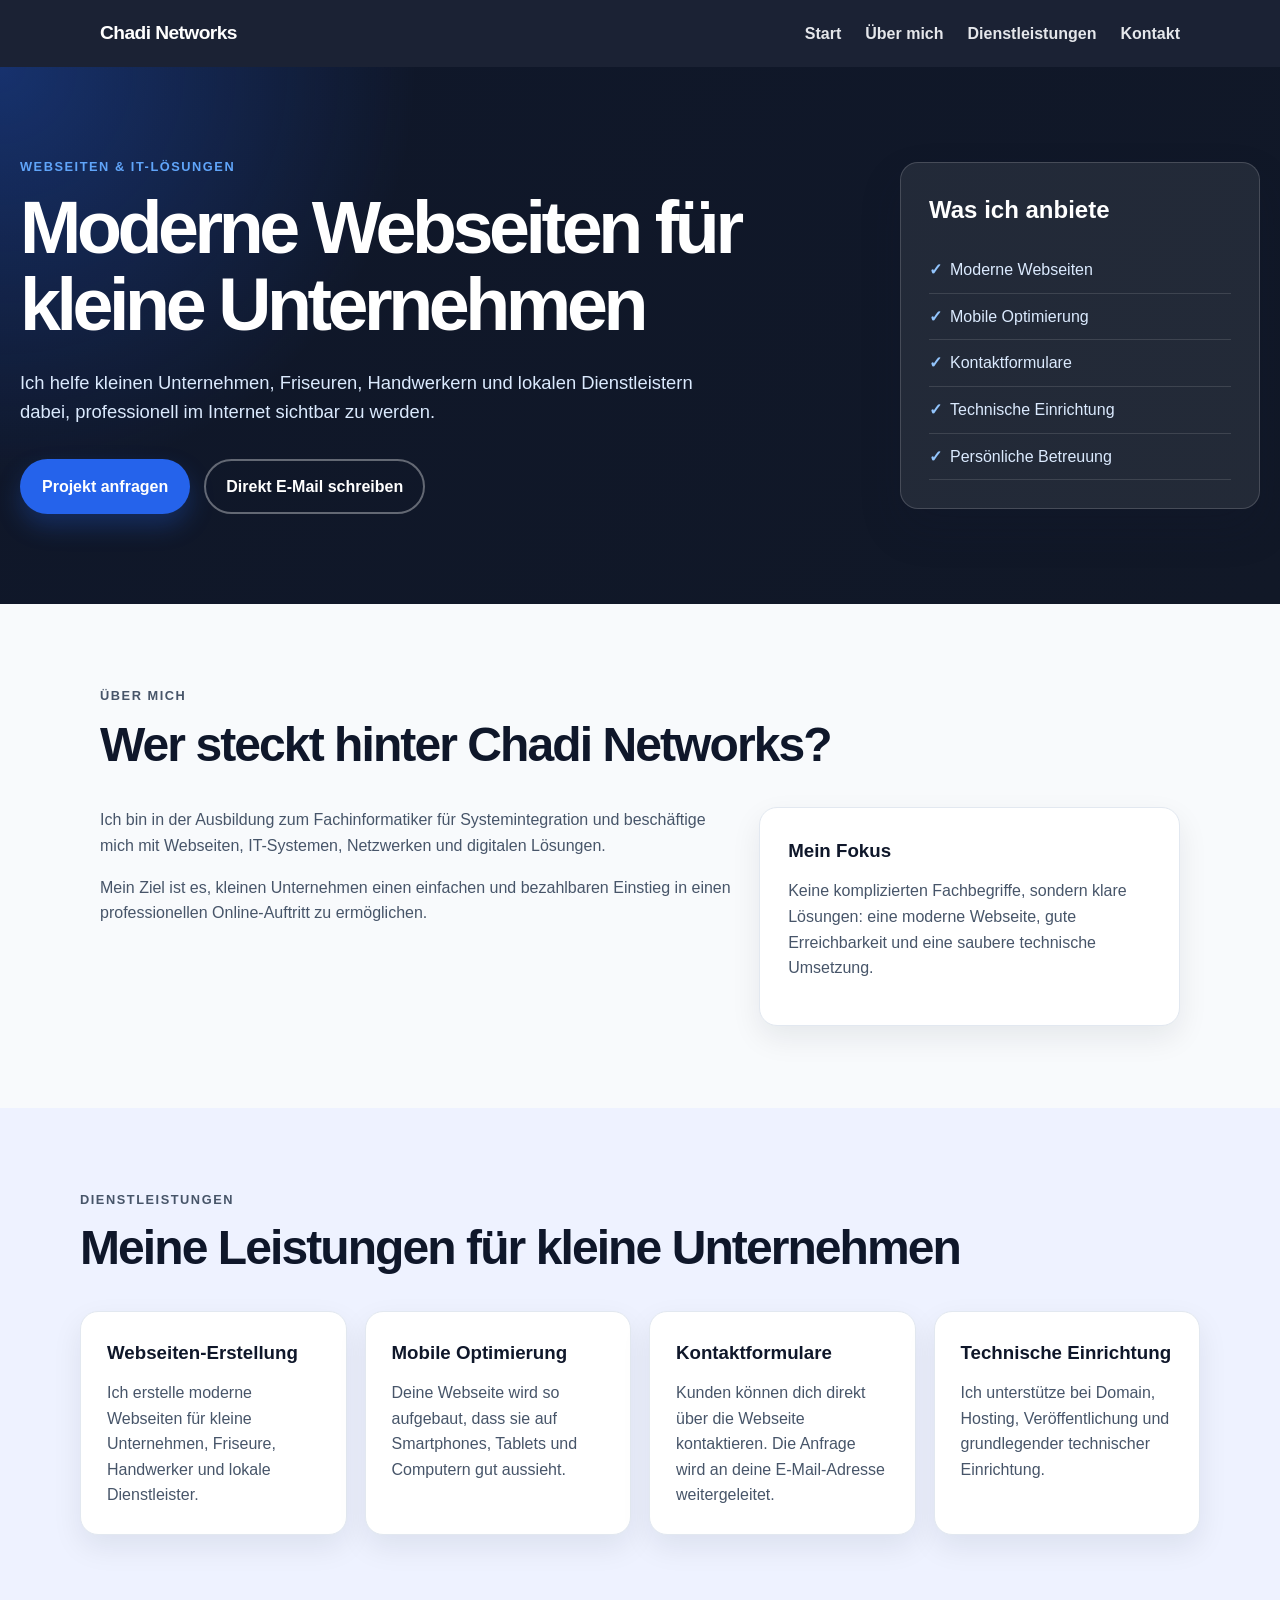
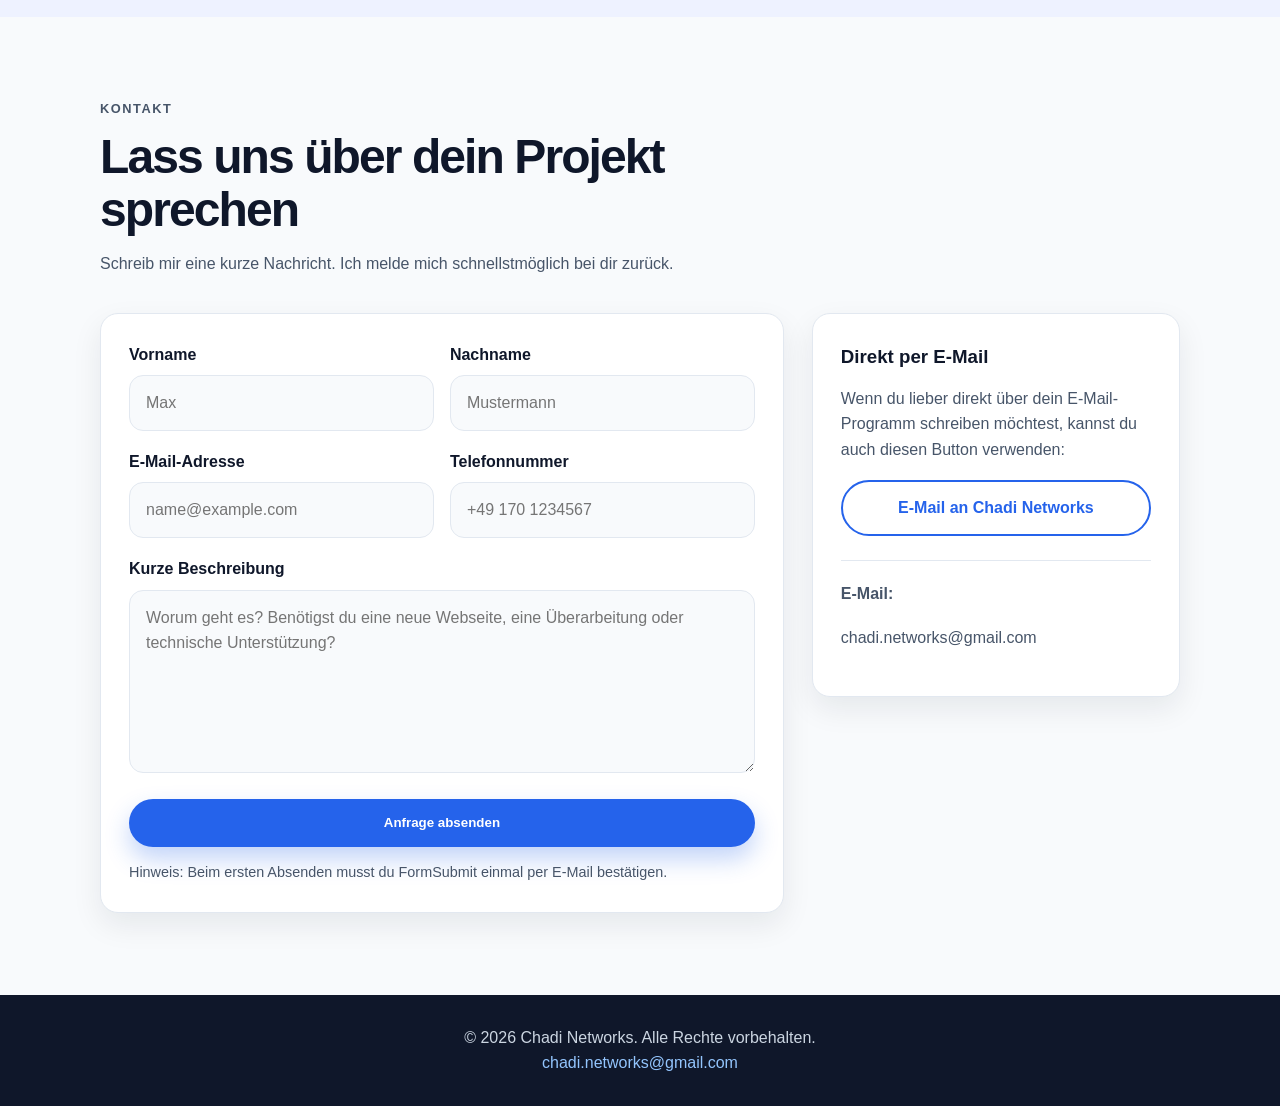
==== index.html @ 8aa831cd "Erste Version meiner Webseite" ====
<!DOCTYPE html>
<html lang="de">
<head>
  <meta charset="UTF-8" />
  <meta name="viewport" content="width=device-width, initial-scale=1.0" />

  <title>Chadi Networks | Webseiten für kleine Unternehmen</title>

  <meta
    name="description"
    content="Chadi Networks erstellt moderne Webseiten für kleine Unternehmen, Friseure, Handwerker und lokale Dienstleister."
  />

  <link rel="stylesheet" href="style.css" />
</head>
<body>
  <header class="site-header">
    <nav class="navbar">
      <a href="#home" class="logo">Chadi Networks</a>

      <button class="menu-button" id="menuButton" aria-label="Menü öffnen">
        ☰
      </button>

      <ul class="nav-links" id="navLinks">
        <li><a href="#home">Start</a></li>
        <li><a href="#about">Über mich</a></li>
        <li><a href="#services">Dienstleistungen</a></li>
        <li><a href="#contact">Kontakt</a></li>
      </ul>
    </nav>
  </header>

  <main>
    <section id="home" class="hero-section">
      <div class="hero-content">
        <p class="eyebrow">Webseiten & IT-Lösungen</p>

        <h1>Moderne Webseiten für kleine Unternehmen</h1>

        <p class="hero-text">
          Ich helfe kleinen Unternehmen, Friseuren, Handwerkern und lokalen Dienstleistern
          dabei, professionell im Internet sichtbar zu werden.
        </p>

        <div class="hero-actions">
          <a href="#contact" class="button primary-button">Projekt anfragen</a>
          <a href="mailto:chadi.networks@gmail.com" class="button secondary-button">
            Direkt E-Mail schreiben
          </a>
        </div>
      </div>

      <div class="hero-card">
        <h2>Was ich anbiete</h2>

        <ul>
          <li>Moderne Webseiten</li>
          <li>Mobile Optimierung</li>
          <li>Kontaktformulare</li>
          <li>Technische Einrichtung</li>
          <li>Persönliche Betreuung</li>
        </ul>
      </div>
    </section>

    <section id="about" class="section">
      <div class="section-header">
        <p class="eyebrow">Über mich</p>
        <h2>Wer steckt hinter Chadi Networks?</h2>
      </div>

      <div class="two-column">
        <div>
          <p>
            Ich bin in der Ausbildung zum Fachinformatiker für Systemintegration und
            beschäftige mich mit Webseiten, IT-Systemen, Netzwerken und digitalen Lösungen.
          </p>

          <p>
            Mein Ziel ist es, kleinen Unternehmen einen einfachen und bezahlbaren Einstieg
            in einen professionellen Online-Auftritt zu ermöglichen.
          </p>
        </div>

        <div class="info-box">
          <h3>Mein Fokus</h3>

          <p>
            Keine komplizierten Fachbegriffe, sondern klare Lösungen:
            eine moderne Webseite, gute Erreichbarkeit und eine saubere technische Umsetzung.
          </p>
        </div>
      </div>
    </section>

    <section id="services" class="section services-section">
      <div class="section-header">
        <p class="eyebrow">Dienstleistungen</p>
        <h2>Meine Leistungen für kleine Unternehmen</h2>
      </div>

      <div class="service-grid">
        <article class="service-card">
          <h3>Webseiten-Erstellung</h3>
          <p>
            Ich erstelle moderne Webseiten für kleine Unternehmen, Friseure,
            Handwerker und lokale Dienstleister.
          </p>
        </article>

        <article class="service-card">
          <h3>Mobile Optimierung</h3>
          <p>
            Deine Webseite wird so aufgebaut, dass sie auf Smartphones, Tablets
            und Computern gut aussieht.
          </p>
        </article>

        <article class="service-card">
          <h3>Kontaktformulare</h3>
          <p>
            Kunden können dich direkt über die Webseite kontaktieren. Die Anfrage
            wird an deine E-Mail-Adresse weitergeleitet.
          </p>
        </article>

        <article class="service-card">
          <h3>Technische Einrichtung</h3>
          <p>
            Ich unterstütze bei Domain, Hosting, Veröffentlichung und grundlegender
            technischer Einrichtung.
          </p>
        </article>
      </div>
    </section>

    <section id="contact" class="section contact-section">
      <div class="section-header">
        <p class="eyebrow">Kontakt</p>
        <h2>Lass uns über dein Projekt sprechen</h2>
        <p>
          Schreib mir eine kurze Nachricht. Ich melde mich schnellstmöglich bei dir zurück.
        </p>
      </div>

      <div class="contact-wrapper">
        <form
          class="contact-form"
          action="https://formsubmit.co/chadi.networks@gmail.com"
          method="POST"
        >
          <input
            type="hidden"
            name="_subject"
            value="Neue Anfrage über Chadi Networks Webseite"
          />

          <input
            type="hidden"
            name="_template"
            value="table"
          />

          <input
            type="hidden"
            name="_captcha"
            value="false"
          />

          <input
            type="text"
            name="_honey"
            class="hidden-field"
            tabindex="-1"
            autocomplete="off"
          />

          <div class="form-row">
            <div class="form-group">
              <label for="firstname">Vorname</label>
              <input
                id="firstname"
                name="Vorname"
                type="text"
                placeholder="Max"
                required
              />
            </div>

            <div class="form-group">
              <label for="lastname">Nachname</label>
              <input
                id="lastname"
                name="Nachname"
                type="text"
                placeholder="Mustermann"
                required
              />
            </div>
          </div>

          <div class="form-row">
            <div class="form-group">
              <label for="email">E-Mail-Adresse</label>
              <input
                id="email"
                name="E-Mail"
                type="email"
                placeholder="name@example.com"
                required
              />
            </div>

            <div class="form-group">
              <label for="phone">Telefonnummer</label>
              <input
                id="phone"
                name="Telefonnummer"
                type="tel"
                placeholder="+49 170 1234567"
              />
            </div>
          </div>

          <div class="form-group">
            <label for="message">Kurze Beschreibung</label>
            <textarea
              id="message"
              name="Nachricht"
              rows="6"
              placeholder="Worum geht es? Benötigst du eine neue Webseite, eine Überarbeitung oder technische Unterstützung?"
              required
            ></textarea>
          </div>

          <button type="submit" class="button primary-button full-width">
            Anfrage absenden
          </button>

          <p class="form-hint">
            Hinweis: Beim ersten Absenden musst du FormSubmit einmal per E-Mail bestätigen.
          </p>
        </form>

        <div class="contact-card">
          <h3>Direkt per E-Mail</h3>

          <p>
            Wenn du lieber direkt über dein E-Mail-Programm schreiben möchtest,
            kannst du auch diesen Button verwenden:
          </p>

          <a href="mailto:chadi.networks@gmail.com" class="button secondary-button full-width">
            E-Mail an Chadi Networks
          </a>

          <div class="contact-details">
            <p><strong>E-Mail:</strong></p>
            <p>chadi.networks@gmail.com</p>
          </div>
        </div>
      </div>
    </section>
  </main>

  <footer class="site-footer">
    <p>© 2026 Chadi Networks. Alle Rechte vorbehalten.</p>
    <p>
      <a href="mailto:chadi.networks@gmail.com">chadi.networks@gmail.com</a>
    </p>
  </footer>

  <script src="script.js"></script>
</body>
</html>
---- style.css ----
:root {
  --background: #0f172a;
  --background-light: #111827;
  --card: #ffffff;
  --card-muted: #f8fafc;
  --text: #0f172a;
  --text-light: #475569;
  --white: #ffffff;
  --primary: #2563eb;
  --primary-dark: #1d4ed8;
  --border: #e2e8f0;
  --shadow: 0 20px 40px rgba(15, 23, 42, 0.18);
  --radius: 18px;
  --max-width: 1120px;
}

* {
  box-sizing: border-box;
  margin: 0;
  padding: 0;
}

html {
  scroll-behavior: smooth;
}

body {
  font-family: Arial, Helvetica, sans-serif;
  background: #f8fafc;
  color: var(--text);
  line-height: 1.6;
}

a {
  color: inherit;
  text-decoration: none;
}

.site-header {
  position: sticky;
  top: 0;
  z-index: 100;
  background: rgba(15, 23, 42, 0.95);
  backdrop-filter: blur(12px);
  color: var(--white);
}

.navbar {
  max-width: var(--max-width);
  margin: 0 auto;
  padding: 18px 20px;
  display: flex;
  align-items: center;
  justify-content: space-between;
}

.logo {
  font-size: 1.2rem;
  font-weight: 800;
  letter-spacing: -0.03em;
}

.nav-links {
  display: flex;
  gap: 24px;
  list-style: none;
}

.nav-links a {
  color: #e5e7eb;
  font-weight: 600;
  transition: color 0.2s ease;
}

.nav-links a:hover {
  color: var(--white);
}

.menu-button {
  display: none;
  background: none;
  border: none;
  color: var(--white);
  font-size: 1.8rem;
  cursor: pointer;
}

.hero-section {
  background:
    radial-gradient(circle at top left, rgba(37, 99, 235, 0.35), transparent 30%),
    linear-gradient(135deg, #0f172a 0%, #111827 100%);
  color: var(--white);
  padding: 90px 20px;
  display: grid;
  grid-template-columns: minmax(0, 1.4fr) minmax(280px, 0.6fr);
  gap: 40px;
  align-items: center;
}

.hero-content,
.hero-card,
.section {
  max-width: var(--max-width);
}

.hero-content {
  justify-self: end;
  width: 100%;
}

.eyebrow {
  color: #60a5fa;
  text-transform: uppercase;
  font-weight: 800;
  letter-spacing: 0.12em;
  font-size: 0.8rem;
  margin-bottom: 12px;
}

h1 {
  max-width: 760px;
  font-size: clamp(2.4rem, 6vw, 4.6rem);
  line-height: 1.05;
  letter-spacing: -0.06em;
  margin-bottom: 24px;
}

.hero-text {
  max-width: 680px;
  color: #dbeafe;
  font-size: 1.15rem;
  margin-bottom: 32px;
}

.hero-actions {
  display: flex;
  flex-wrap: wrap;
  gap: 14px;
}

.button {
  display: inline-flex;
  align-items: center;
  justify-content: center;
  min-height: 48px;
  padding: 13px 20px;
  border-radius: 999px;
  border: 2px solid transparent;
  font-weight: 800;
  cursor: pointer;
  transition:
    transform 0.2s ease,
    box-shadow 0.2s ease,
    background 0.2s ease;
}

.button:hover {
  transform: translateY(-2px);
}

.primary-button {
  background: var(--primary);
  color: var(--white);
  box-shadow: 0 12px 24px rgba(37, 99, 235, 0.28);
}

.primary-button:hover {
  background: var(--primary-dark);
}

.secondary-button {
  background: transparent;
  color: var(--white);
  border-color: rgba(255, 255, 255, 0.35);
}

.secondary-button:hover {
  background: rgba(255, 255, 255, 0.08);
}

.hero-card {
  justify-self: start;
  width: 100%;
  max-width: 360px;
  background: rgba(255, 255, 255, 0.08);
  padding: 28px;
  border-radius: var(--radius);
  border: 1px solid rgba(255, 255, 255, 0.16);
  box-shadow: var(--shadow);
}

.hero-card h2 {
  margin-bottom: 18px;
}

.hero-card ul {
  list-style: none;
}

.hero-card li {
  padding: 10px 0;
  color: #dbeafe;
  border-bottom: 1px solid rgba(255, 255, 255, 0.12);
}

.hero-card li::before {
  content: "✓";
  color: #93c5fd;
  font-weight: 900;
  margin-right: 8px;
}

.section {
  margin: 0 auto;
  padding: 82px 20px;
}

.section-header {
  max-width: 760px;
  margin-bottom: 36px;
}

.section-header h2 {
  font-size: clamp(2rem, 4vw, 3rem);
  line-height: 1.1;
  letter-spacing: -0.04em;
  margin-bottom: 14px;
}

.section-header p {
  color: var(--text-light);
}

.two-column {
  display: grid;
  grid-template-columns: 1.2fr 0.8fr;
  gap: 28px;
  align-items: start;
}

.two-column p {
  margin-bottom: 16px;
  color: var(--text-light);
}

.info-box,
.service-card,
.contact-form,
.contact-card {
  background: var(--card);
  border: 1px solid var(--border);
  border-radius: var(--radius);
  box-shadow: 0 12px 30px rgba(15, 23, 42, 0.08);
}

.info-box {
  padding: 28px;
}

.info-box h3 {
  margin-bottom: 12px;
}

.services-section {
  background: #eef2ff;
  max-width: none;
}

.services-section .section-header,
.services-section .service-grid {
  max-width: var(--max-width);
  margin-left: auto;
  margin-right: auto;
}

.service-grid {
  display: grid;
  grid-template-columns: repeat(4, 1fr);
  gap: 18px;
}

.service-card {
  padding: 26px;
}

.service-card h3 {
  margin-bottom: 12px;
}

.service-card p {
  color: var(--text-light);
}

.contact-wrapper {
  display: grid;
  grid-template-columns: 1.3fr 0.7fr;
  gap: 28px;
  align-items: start;
}

.contact-form,
.contact-card {
  padding: 28px;
}

.form-row {
  display: grid;
  grid-template-columns: 1fr 1fr;
  gap: 16px;
}

.form-group {
  margin-bottom: 18px;
}

label {
  display: block;
  font-weight: 800;
  margin-bottom: 8px;
}

input,
textarea {
  width: 100%;
  border: 1px solid var(--border);
  border-radius: 14px;
  padding: 14px 16px;
  font: inherit;
  color: var(--text);
  background: var(--card-muted);
  outline: none;
  transition:
    border-color 0.2s ease,
    box-shadow 0.2s ease;
}

input:focus,
textarea:focus {
  border-color: var(--primary);
  box-shadow: 0 0 0 4px rgba(37, 99, 235, 0.12);
}

textarea {
  resize: vertical;
}

.full-width {
  width: 100%;
}

.form-hint {
  margin-top: 14px;
  color: var(--text-light);
  font-size: 0.9rem;
}

.hidden-field {
  display: none;
}

.contact-card h3 {
  margin-bottom: 14px;
}

.contact-card p {
  color: var(--text-light);
  margin-bottom: 18px;
}

.contact-card .secondary-button {
  color: var(--primary);
  border-color: var(--primary);
  margin-bottom: 24px;
}

.contact-card .secondary-button:hover {
  background: rgba(37, 99, 235, 0.08);
}

.contact-details {
  border-top: 1px solid var(--border);
  padding-top: 20px;
}

.site-footer {
  background: var(--background);
  color: #cbd5e1;
  text-align: center;
  padding: 30px 20px;
}

.site-footer a {
  color: #93c5fd;
}

@media (max-width: 900px) {
  .hero-section,
  .two-column,
  .contact-wrapper {
    grid-template-columns: 1fr;
  }

  .hero-content,
  .hero-card {
    justify-self: center;
    max-width: var(--max-width);
  }

  .service-grid {
    grid-template-columns: repeat(2, 1fr);
  }
}

@media (max-width: 720px) {
  .menu-button {
    display: block;
  }

  .nav-links {
    position: absolute;
    top: 68px;
    left: 20px;
    right: 20px;
    display: none;
    flex-direction: column;
    gap: 0;
    background: #111827;
    border: 1px solid rgba(255, 255, 255, 0.12);
    border-radius: 16px;
    overflow: hidden;
  }

  .nav-links.open {
    display: flex;
  }

  .nav-links li {
    border-bottom: 1px solid rgba(255, 255, 255, 0.08);
  }

  .nav-links a {
    display: block;
    padding: 16px;
  }

  .hero-section {
    padding: 70px 20px;
  }

  .section {
    padding: 62px 20px;
  }

  .service-grid,
  .form-row {
    grid-template-columns: 1fr;
  }

  .hero-actions {
    flex-direction: column;
  }

  .button {
    width: 100%;
  }
}
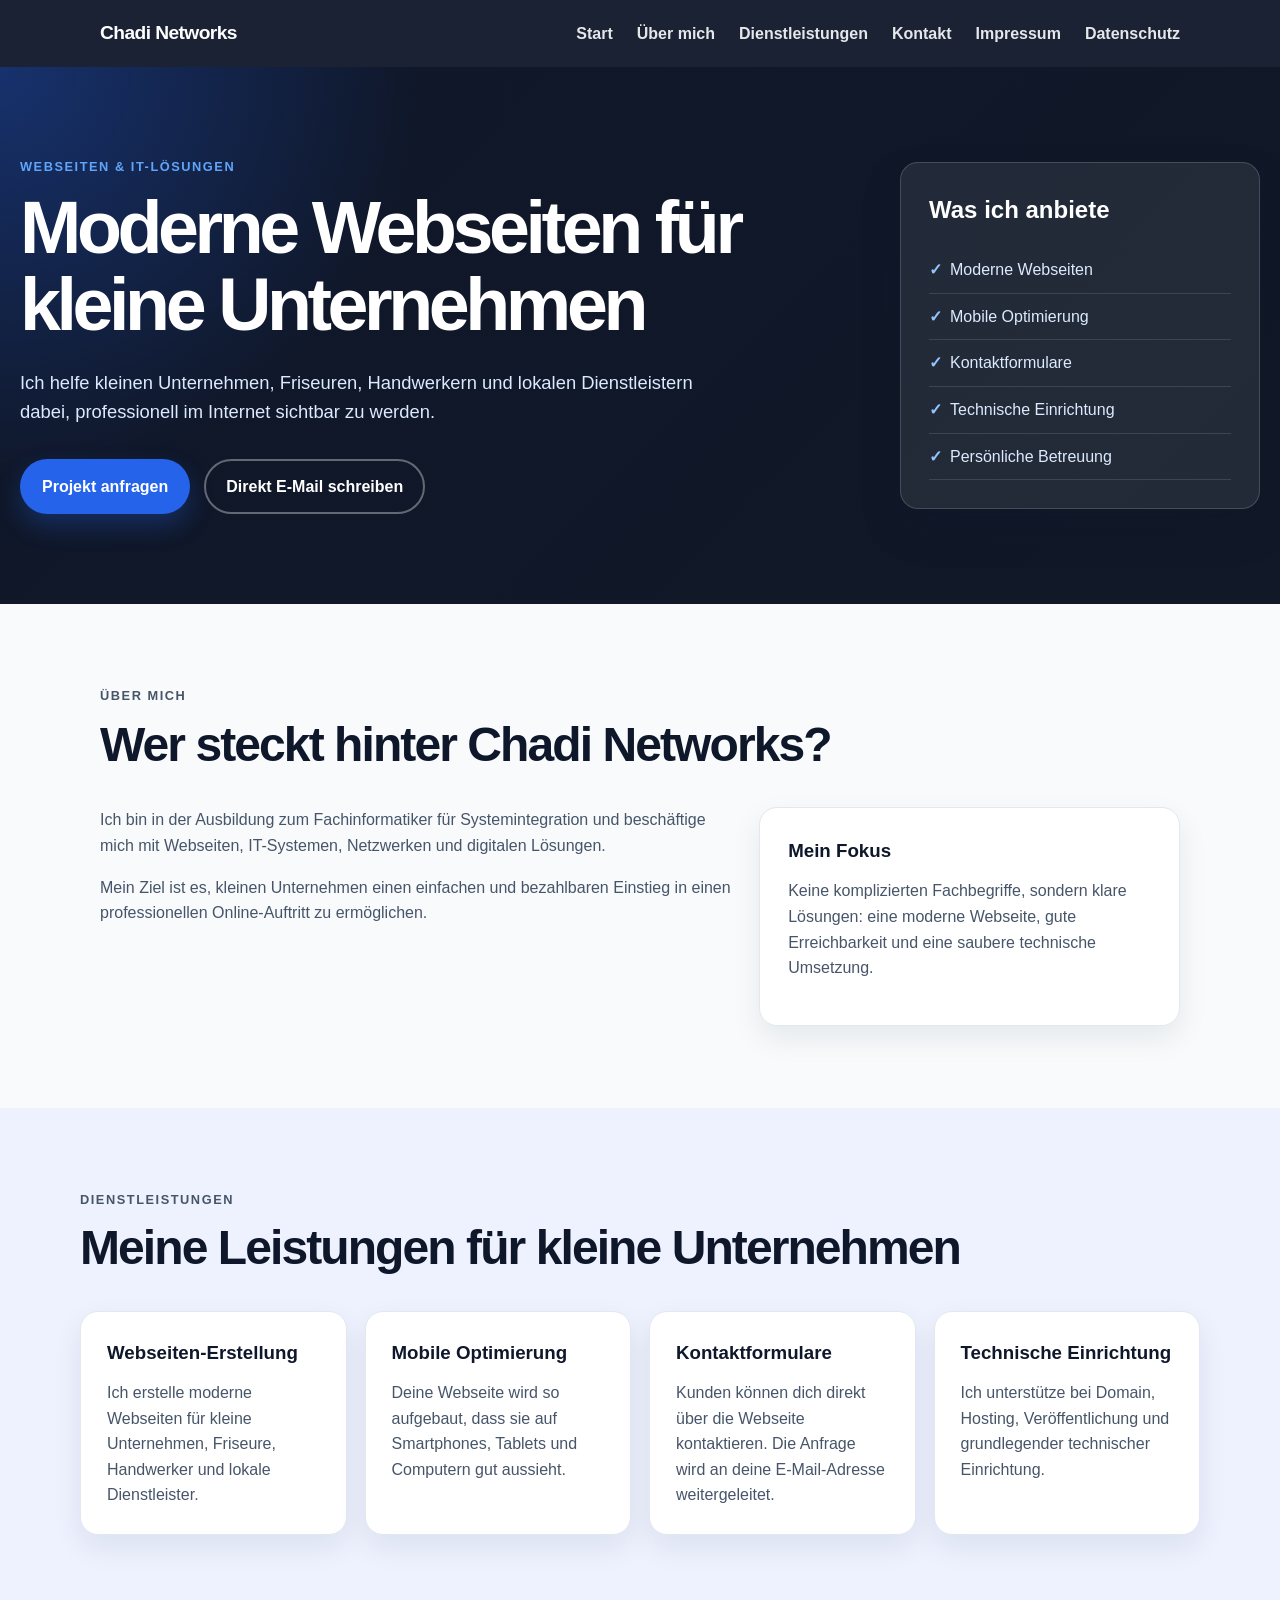
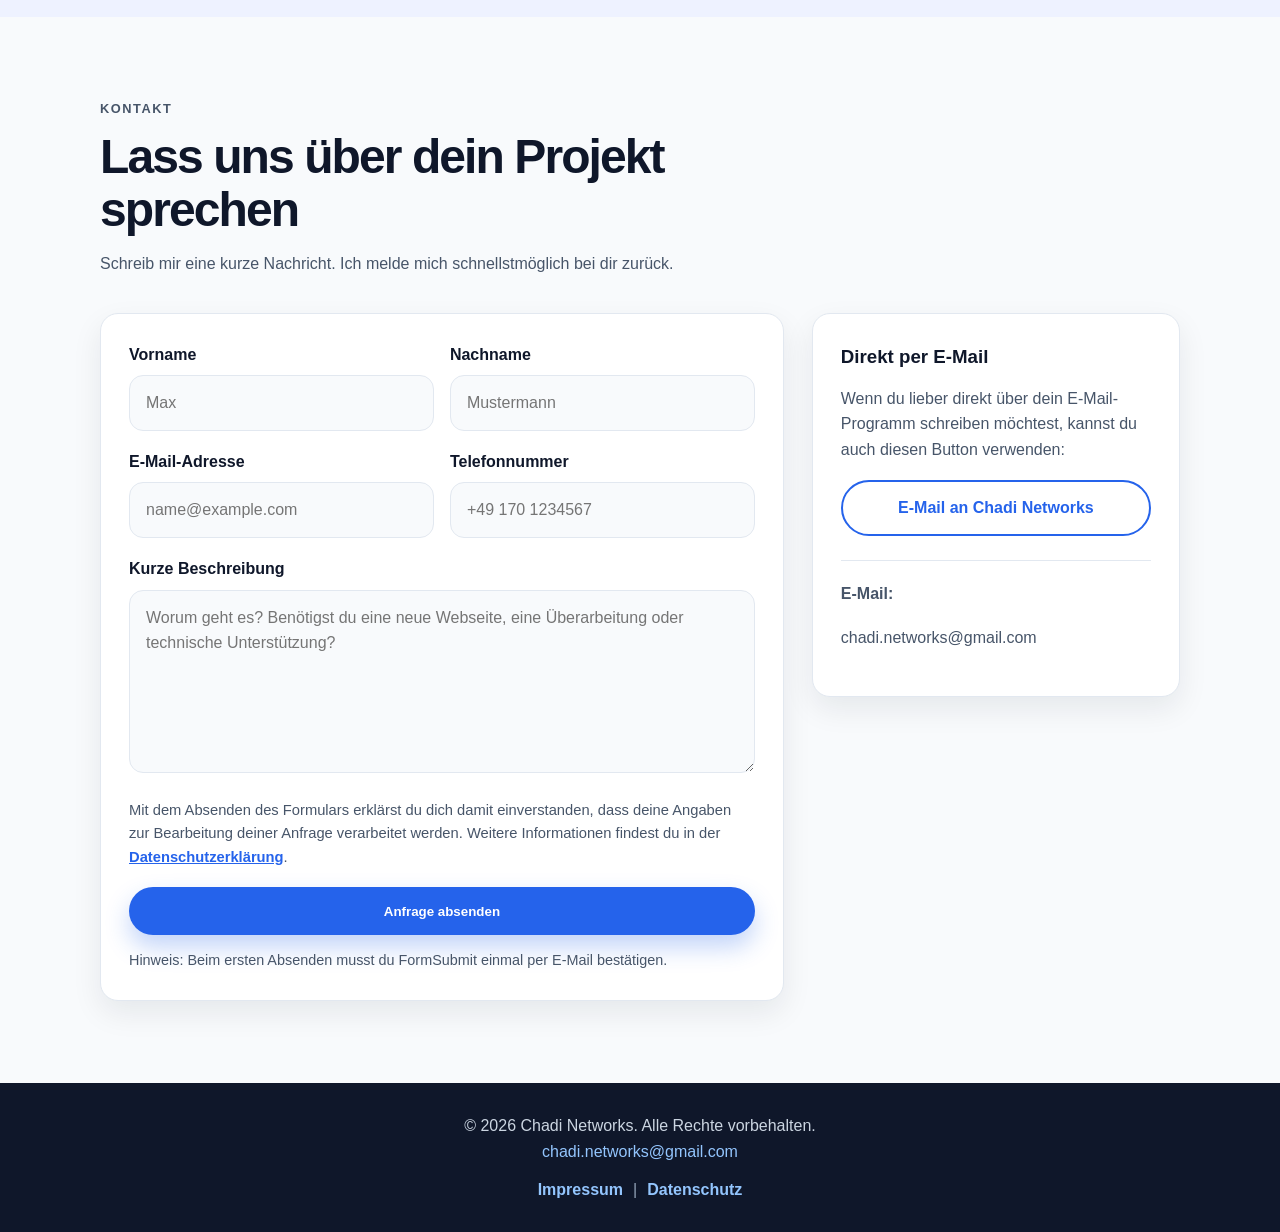
==== commit c307ba83: "Impressum und Datenschutz hinzugefeugt" ====
--- a/index.html
+++ b/index.html
@@ -27,6 +27,8 @@
         <li><a href="#about">Über mich</a></li>
         <li><a href="#services">Dienstleistungen</a></li>
         <li><a href="#contact">Kontakt</a></li>
+        <li><a href="impressum.html">Impressum</a></li>
+        <li><a href="datenschutz.html">Datenschutz</a></li>
       </ul>
     </nav>
   </header>
@@ -166,6 +168,12 @@
             type="hidden"
             name="_captcha"
             value="false"
+          />
+
+          <input
+            type="hidden"
+            name="_next"
+            value="https://chadinetworks.github.io/Chadi.networks-Homepage/"
           />
 
           <input
@@ -234,6 +242,13 @@
             ></textarea>
           </div>
 
+          <p class="privacy-hint">
+            Mit dem Absenden des Formulars erklärst du dich damit einverstanden,
+            dass deine Angaben zur Bearbeitung deiner Anfrage verarbeitet werden.
+            Weitere Informationen findest du in der
+            <a href="datenschutz.html">Datenschutzerklärung</a>.
+          </p>
+
           <button type="submit" class="button primary-button full-width">
             Anfrage absenden
           </button>
@@ -269,6 +284,12 @@
     <p>
       <a href="mailto:chadi.networks@gmail.com">chadi.networks@gmail.com</a>
     </p>
+
+    <div class="footer-links">
+      <a href="impressum.html">Impressum</a>
+      <span>|</span>
+      <a href="datenschutz.html">Datenschutz</a>
+    </div>
   </footer>
 
   <script src="script.js"></script>
--- a/style.css
+++ b/style.css
@@ -246,7 +246,8 @@
 .info-box,
 .service-card,
 .contact-form,
-.contact-card {
+.contact-card,
+.legal-card {
   background: var(--card);
   border: 1px solid var(--border);
   border-radius: var(--radius);
@@ -354,6 +355,18 @@
   font-size: 0.9rem;
 }
 
+.privacy-hint {
+  color: var(--text-light);
+  font-size: 0.92rem;
+  margin-bottom: 18px;
+}
+
+.privacy-hint a {
+  color: var(--primary);
+  font-weight: 800;
+  text-decoration: underline;
+}
+
 .hidden-field {
   display: none;
 }
@@ -380,6 +393,86 @@
 .contact-details {
   border-top: 1px solid var(--border);
   padding-top: 20px;
+}
+
+.legal-hero {
+  background:
+    radial-gradient(circle at top left, rgba(37, 99, 235, 0.35), transparent 30%),
+    linear-gradient(135deg, #0f172a 0%, #111827 100%);
+  color: var(--white);
+  padding: 80px 20px;
+}
+
+.legal-hero-content {
+  max-width: var(--max-width);
+  margin: 0 auto;
+}
+
+.legal-hero h1 {
+  margin-bottom: 18px;
+}
+
+.legal-hero p {
+  color: #dbeafe;
+  max-width: 720px;
+}
+
+.legal-section {
+  max-width: 920px;
+}
+
+.legal-card {
+  padding: 34px;
+}
+
+.legal-card h2 {
+  margin-top: 28px;
+  margin-bottom: 12px;
+  font-size: 1.45rem;
+}
+
+.legal-card h2:first-child {
+  margin-top: 0;
+}
+
+.legal-card h3 {
+  margin-top: 22px;
+  margin-bottom: 10px;
+  font-size: 1.1rem;
+}
+
+.legal-card p {
+  color: var(--text-light);
+  margin-bottom: 16px;
+}
+
+.legal-card a {
+  color: var(--primary);
+  font-weight: 700;
+  text-decoration: underline;
+}
+
+.legal-list {
+  margin: 0 0 18px 22px;
+  color: var(--text-light);
+}
+
+.legal-list li {
+  margin-bottom: 8px;
+}
+
+.legal-note {
+  margin-top: 28px;
+  padding: 18px;
+  border-radius: 14px;
+  background: #fff7ed;
+  border: 1px solid #fed7aa;
+  color: #9a3412;
+}
+
+.legal-back-button {
+  margin-top: 28px;
+  text-decoration: none !important;
 }
 
 .site-footer {
@@ -391,6 +484,29 @@
 
 .site-footer a {
   color: #93c5fd;
+}
+
+.footer-links {
+  margin-top: 12px;
+  display: flex;
+  justify-content: center;
+  gap: 10px;
+  color: #94a3b8;
+}
+
+.footer-links a {
+  color: #93c5fd;
+  font-weight: 700;
+}
+
+@media (max-width: 1050px) {
+  .nav-links {
+    gap: 16px;
+  }
+
+  .nav-links a {
+    font-size: 0.95rem;
+  }
 }
 
 @media (max-width: 900px) {
@@ -463,4 +579,12 @@
   .button {
     width: 100%;
   }
-}
+
+  .legal-card {
+    padding: 24px;
+  }
+
+  .legal-hero {
+    padding: 64px 20px;
+  }
+}
